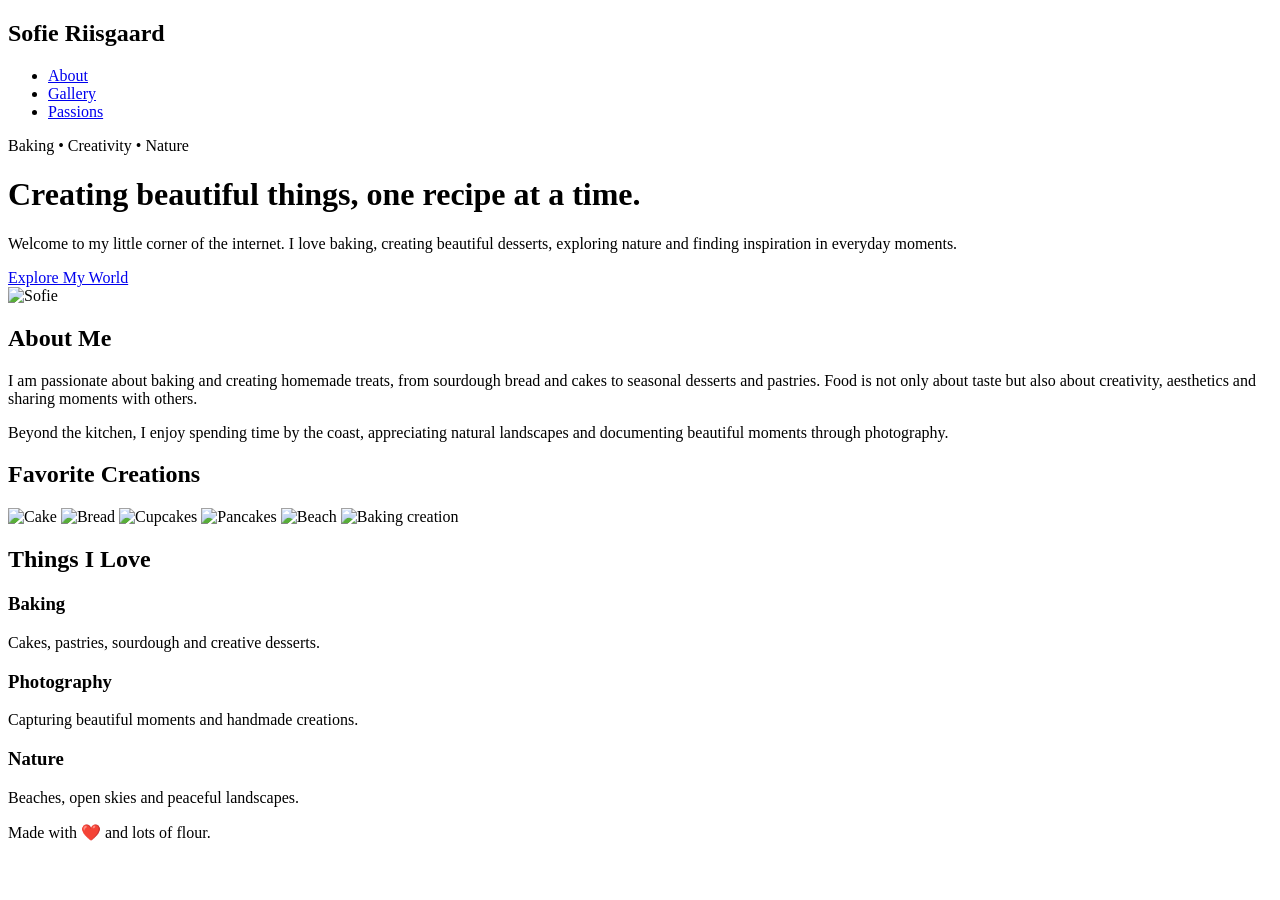
==== index.html @ 032c1800 "Update index.html" ====
<!DOCTYPE html>
<html lang="en">
<head>
    <meta charset="UTF-8">
    <meta name="viewport" content="width=device-width, initial-scale=1.0">

    <title>Sofie Riisgaard</title>

    <link rel="stylesheet" href="css/style.css">

    <link rel="preconnect" href="https://fonts.googleapis.com">
    <link rel="preconnect" href="https://fonts.gstatic.com" crossorigin>

    <link href="https://fonts.googleapis.com/css2?family=Playfair+Display:wght@500;700&family=Inter:wght@300;400;500;600&display=swap" rel="stylesheet">
</head>

<body>

    <nav>
        <h2>Sofie Riisgaard</h2>

        <ul>
            <li><a href="#about">About</a></li>
            <li><a href="#gallery">Gallery</a></li>
            <li><a href="#passions">Passions</a></li>
        </ul>
    </nav>

    <header class="hero">

        <div class="hero-content">

            <span class="tag">
                Baking • Creativity • Nature
            </span>

            <h1>
                Creating beautiful things, one recipe at a time.
            </h1>

            <p>
                Welcome to my little corner of the internet.
                I love baking, creating beautiful desserts,
                exploring nature and finding inspiration in
                everyday moments.
            </p>

            <a href="#gallery" class="btn">
                Explore My World
            </a>

        </div>

        <div class="hero-image">
            <img src="images/profile.jpg" alt="Sofie">
        </div>

    </header>

    <section id="about" class="about">

        <div class="about-content">

            <h2>About Me</h2>

            <p>
                I am passionate about baking and creating homemade treats,
                from sourdough bread and cakes to seasonal desserts and pastries.
                Food is not only about taste but also about creativity,
                aesthetics and sharing moments with others.
            </p>

            <p>
                Beyond the kitchen, I enjoy spending time by the coast,
                appreciating natural landscapes and documenting beautiful
                moments through photography.
            </p>

        </div>

    </section>

    <section id="gallery" class="gallery">

        <h2>Favorite Creations</h2>

        <div class="gallery-grid">

            <img src="images/cake.jpg" alt="Cake">
            <img src="images/bread.jpg" alt="Bread">
            <img src="images/cupcakes.jpg" alt="Cupcakes">
            <img src="images/pancakes.jpg" alt="Pancakes">
            <img src="images/beach.jpg" alt="Beach">
            <img src="images/cake.jpg" alt="Baking creation">

        </div>

    </section>

    <section id="passions">

        <h2>Things I Love</h2>

        <div class="cards">

            <div class="card">
                <h3>Baking</h3>

                <p>
                    Cakes, pastries, sourdough and creative desserts.
                </p>
            </div>

            <div class="card">
                <h3>Photography</h3>

                <p>
                    Capturing beautiful moments and handmade creations.
                </p>
            </div>

            <div class="card">
                <h3>Nature</h3>

                <p>
                    Beaches, open skies and peaceful landscapes.
                </p>
            </div>

        </div>

    </section>

    <footer>

        <p>
            Made with ❤️ and lots of flour.
        </p>

    </footer>

    <script src="js/script.js"></script>

</body>
</html>
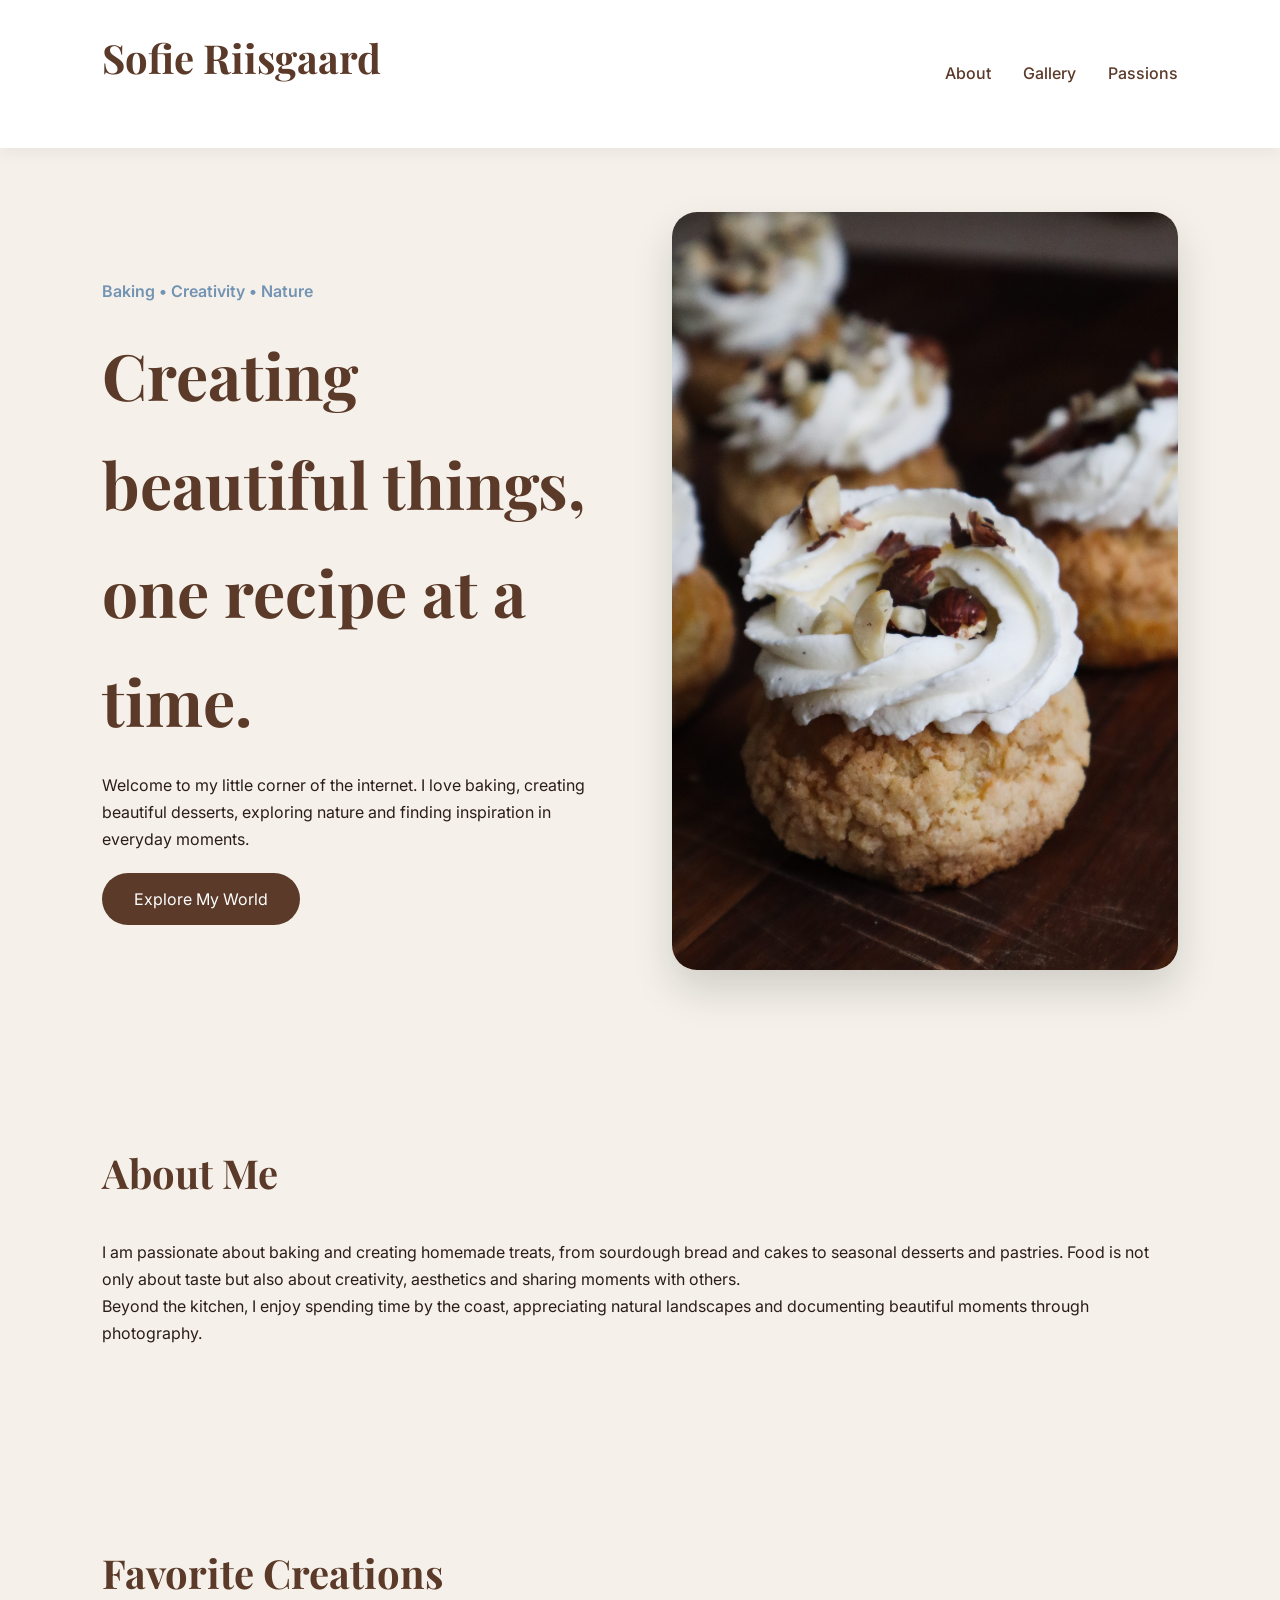
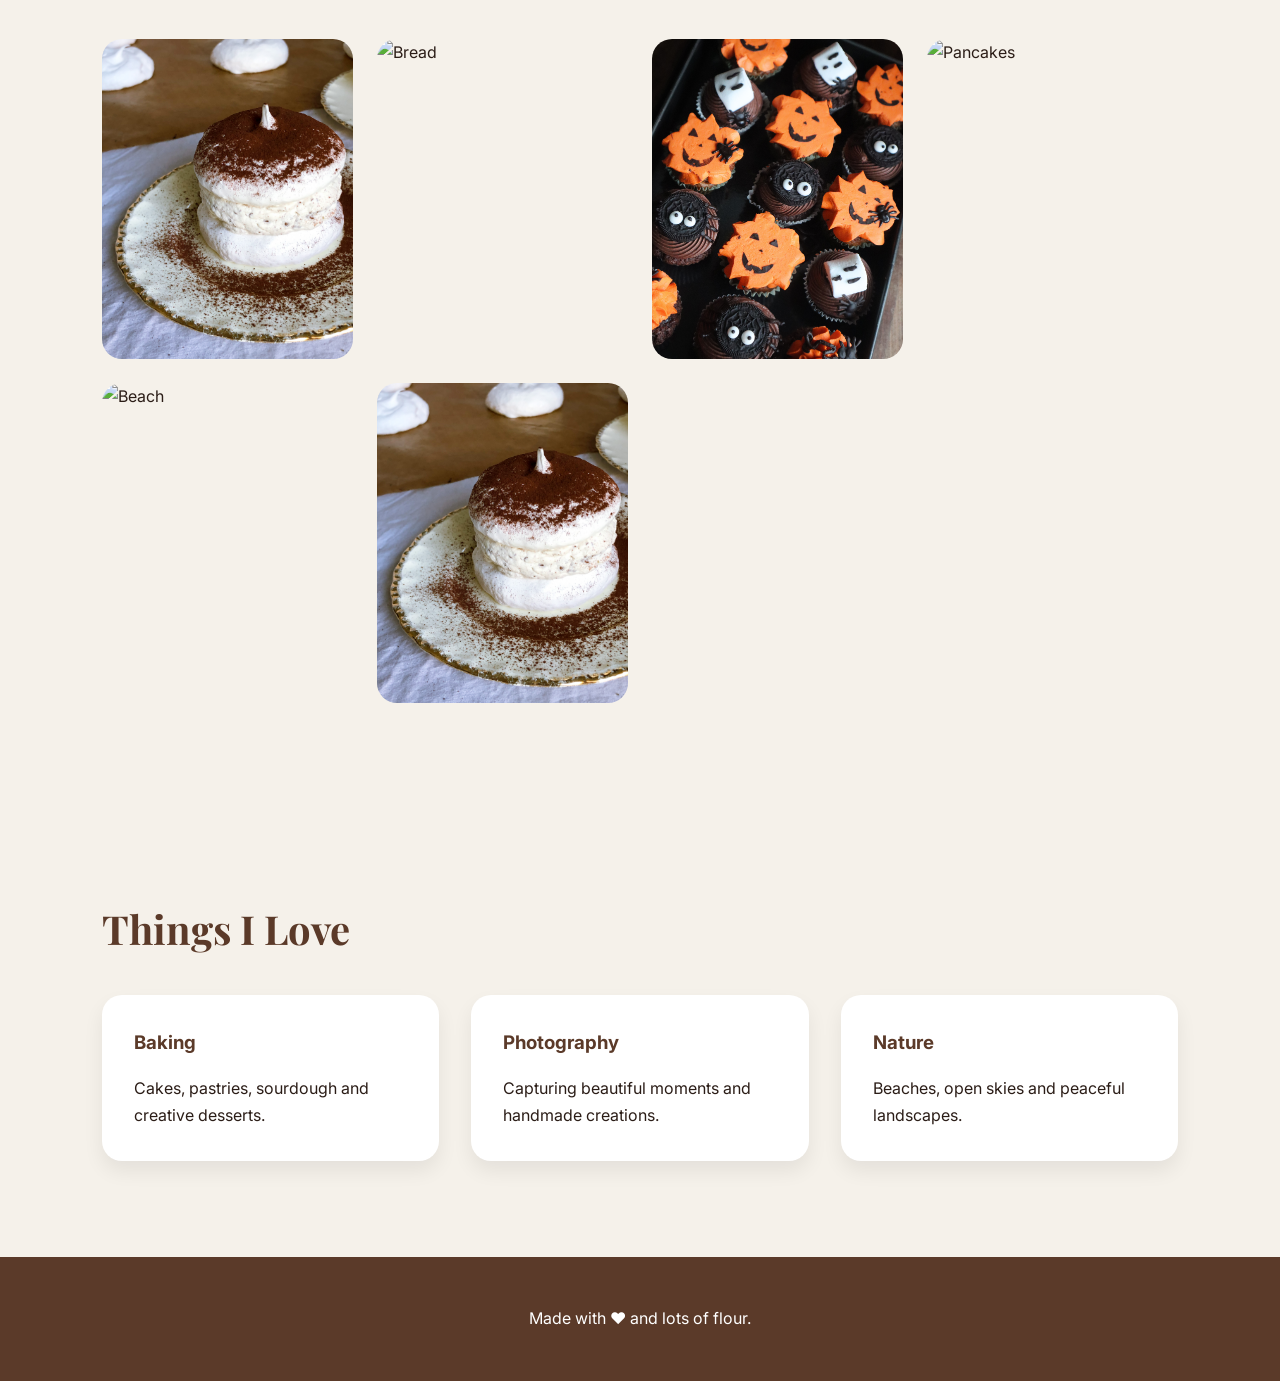
==== commit 0d18ec49: "images" ====
--- a/index.html
+++ b/index.html
@@ -6,7 +6,7 @@
 
     <title>Sofie Riisgaard</title>
 
-    <link rel="stylesheet" href="css/style.css">
+    <link rel="stylesheet" href="style.css">
 
     <link rel="preconnect" href="https://fonts.googleapis.com">
     <link rel="preconnect" href="https://fonts.gstatic.com" crossorigin>
--- a/style.css
+++ b/style.css
@@ -0,0 +1,162 @@
+:root{
+    --cream:#F5F1EA;
+    --beige:#DCCBB6;
+    --sand:#C8B39A;
+    --brown:#5B3A29;
+    --dark:#2B1D17;
+    --ocean:#7393B3;
+}
+
+*{
+    margin:0;
+    padding:0;
+    box-sizing:border-box;
+}
+
+body{
+    font-family:Inter,sans-serif;
+    background:var(--cream);
+    color:var(--dark);
+    line-height:1.7;
+}
+
+nav{
+    display:flex;
+    justify-content:space-between;
+    align-items:center;
+    padding:1.5rem 8%;
+    background:white;
+    position:sticky;
+    top:0;
+    z-index:100;
+    box-shadow:0 5px 15px rgba(0,0,0,.05);
+}
+
+nav h2{
+    font-family:'Playfair Display', serif;
+}
+
+nav ul{
+    display:flex;
+    gap:2rem;
+    list-style:none;
+}
+
+nav a{
+    text-decoration:none;
+    color:var(--brown);
+    font-weight:500;
+}
+
+.hero{
+    min-height:90vh;
+    display:grid;
+    grid-template-columns:1fr 1fr;
+    align-items:center;
+    gap:4rem;
+    padding:4rem 8%;
+}
+
+.hero-content h1{
+    font-size:4rem;
+    font-family:'Playfair Display', serif;
+    margin:1rem 0;
+    color:var(--brown);
+}
+
+.hero-content p{
+    max-width:500px;
+    margin-bottom:2rem;
+}
+
+.tag{
+    color:var(--ocean);
+    font-weight:600;
+}
+
+.btn{
+    background:var(--brown);
+    color:white;
+    padding:1rem 2rem;
+    text-decoration:none;
+    border-radius:50px;
+}
+
+.hero-image img{
+    width:100%;
+    border-radius:25px;
+    box-shadow:0 20px 40px rgba(0,0,0,.15);
+}
+
+.about,
+.gallery,
+#passions{
+    padding:6rem 8%;
+}
+
+h2{
+    font-family:'Playfair Display', serif;
+    margin-bottom:2rem;
+    font-size:2.5rem;
+    color:var(--brown);
+}
+
+.gallery-grid{
+    display:grid;
+    grid-template-columns:repeat(auto-fit,minmax(250px,1fr));
+    gap:1.5rem;
+}
+
+.gallery-grid img{
+    width:100%;
+    height:320px;
+    object-fit:cover;
+    border-radius:20px;
+    transition:.3s;
+}
+
+.gallery-grid img:hover{
+    transform:scale(1.04);
+}
+
+.cards{
+    display:grid;
+    grid-template-columns:repeat(auto-fit,minmax(250px,1fr));
+    gap:2rem;
+}
+
+.card{
+    background:white;
+    padding:2rem;
+    border-radius:20px;
+    box-shadow:0 10px 20px rgba(0,0,0,.07);
+}
+
+.card h3{
+    margin-bottom:1rem;
+    color:var(--brown);
+}
+
+footer{
+    text-align:center;
+    padding:3rem;
+    background:var(--brown);
+    color:white;
+}
+
+@media(max-width:800px){
+
+    .hero{
+        grid-template-columns:1fr;
+    }
+
+    .hero-content h1{
+        font-size:2.8rem;
+    }
+
+    nav{
+        flex-direction:column;
+        gap:1rem;
+    }
+
+}
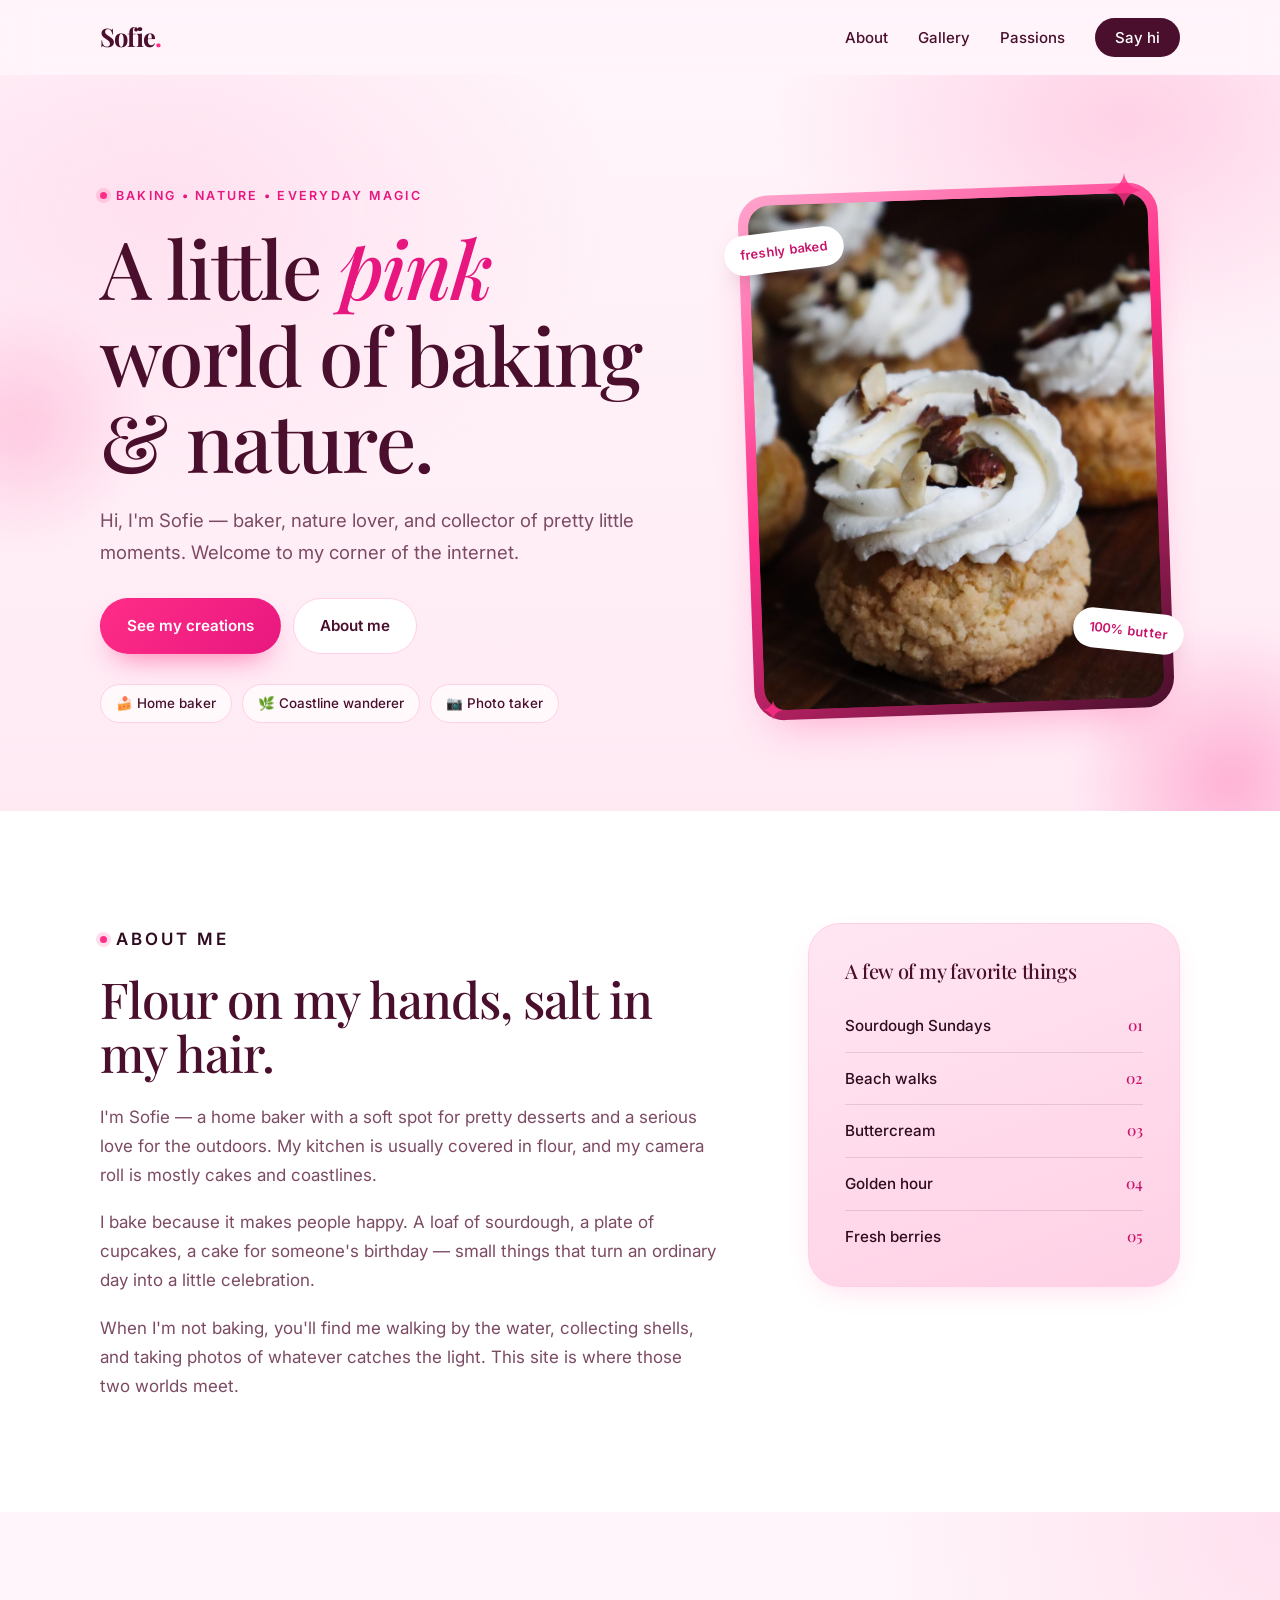
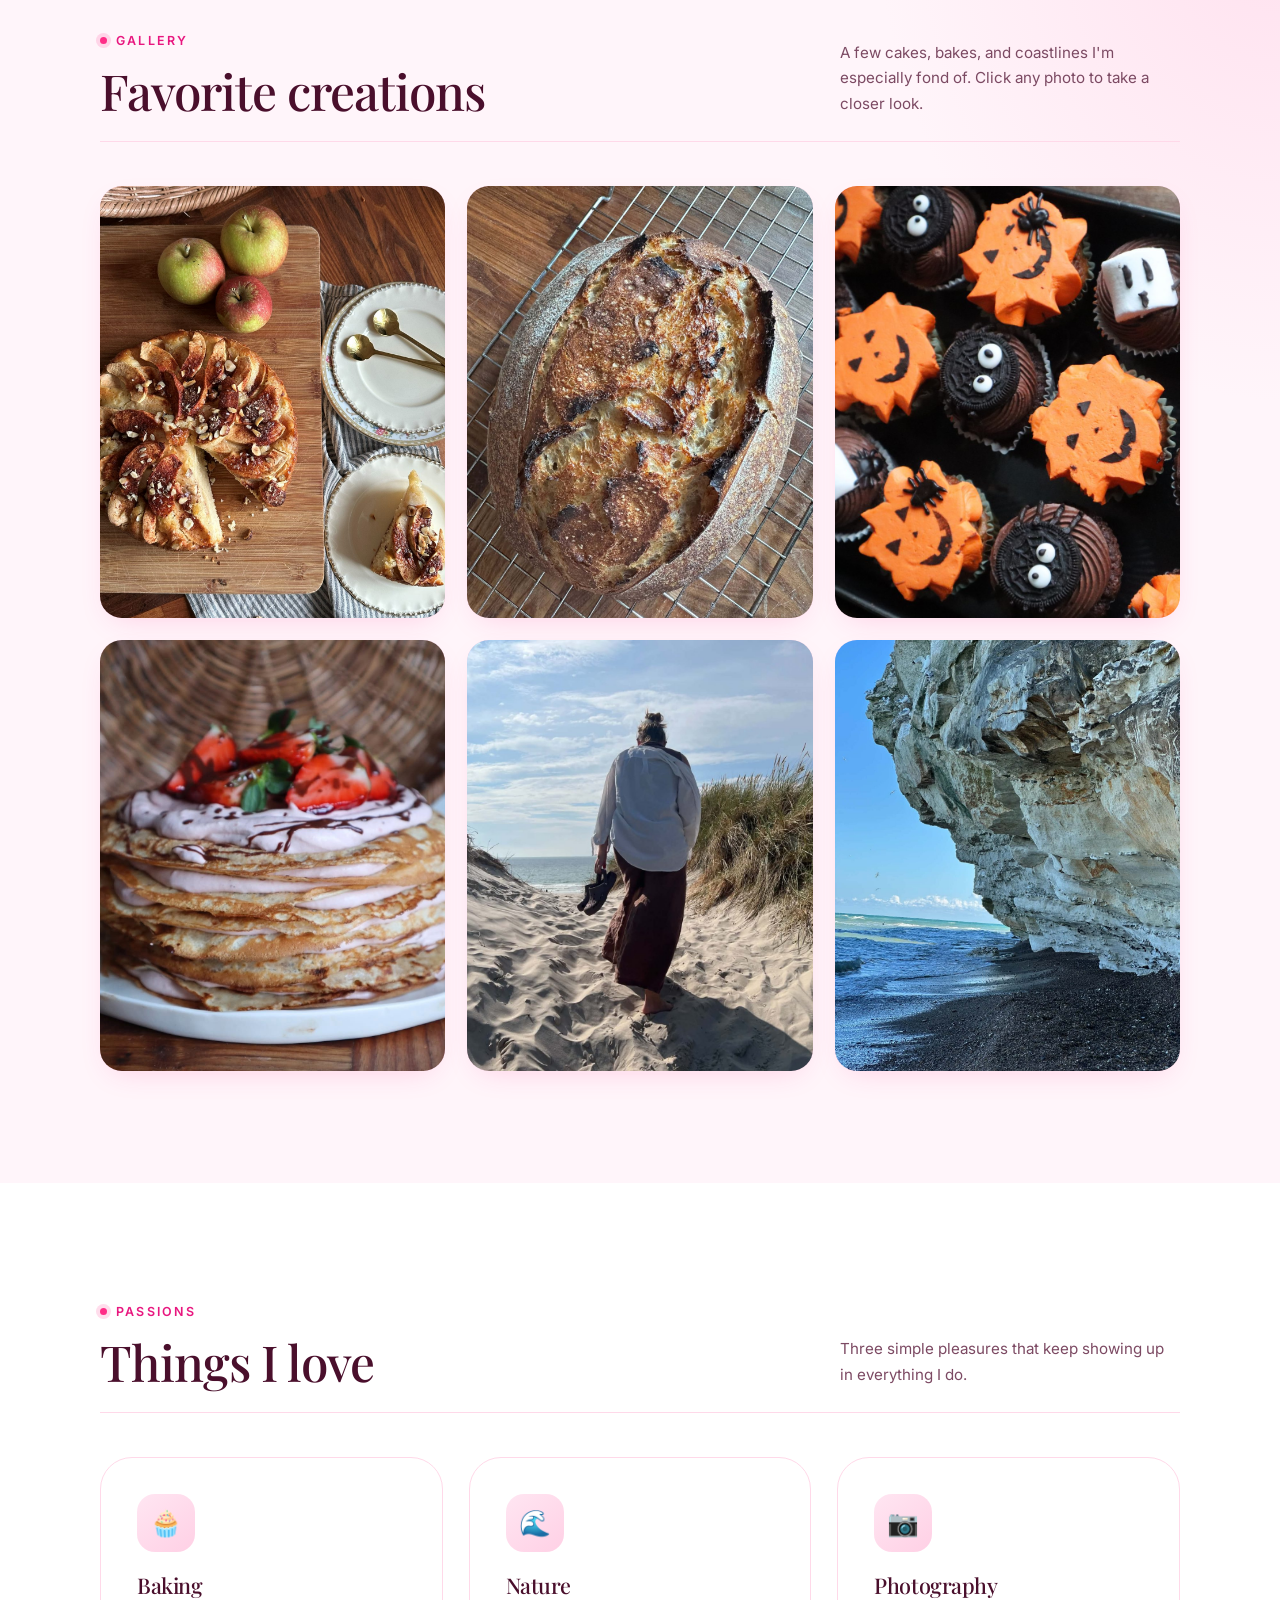
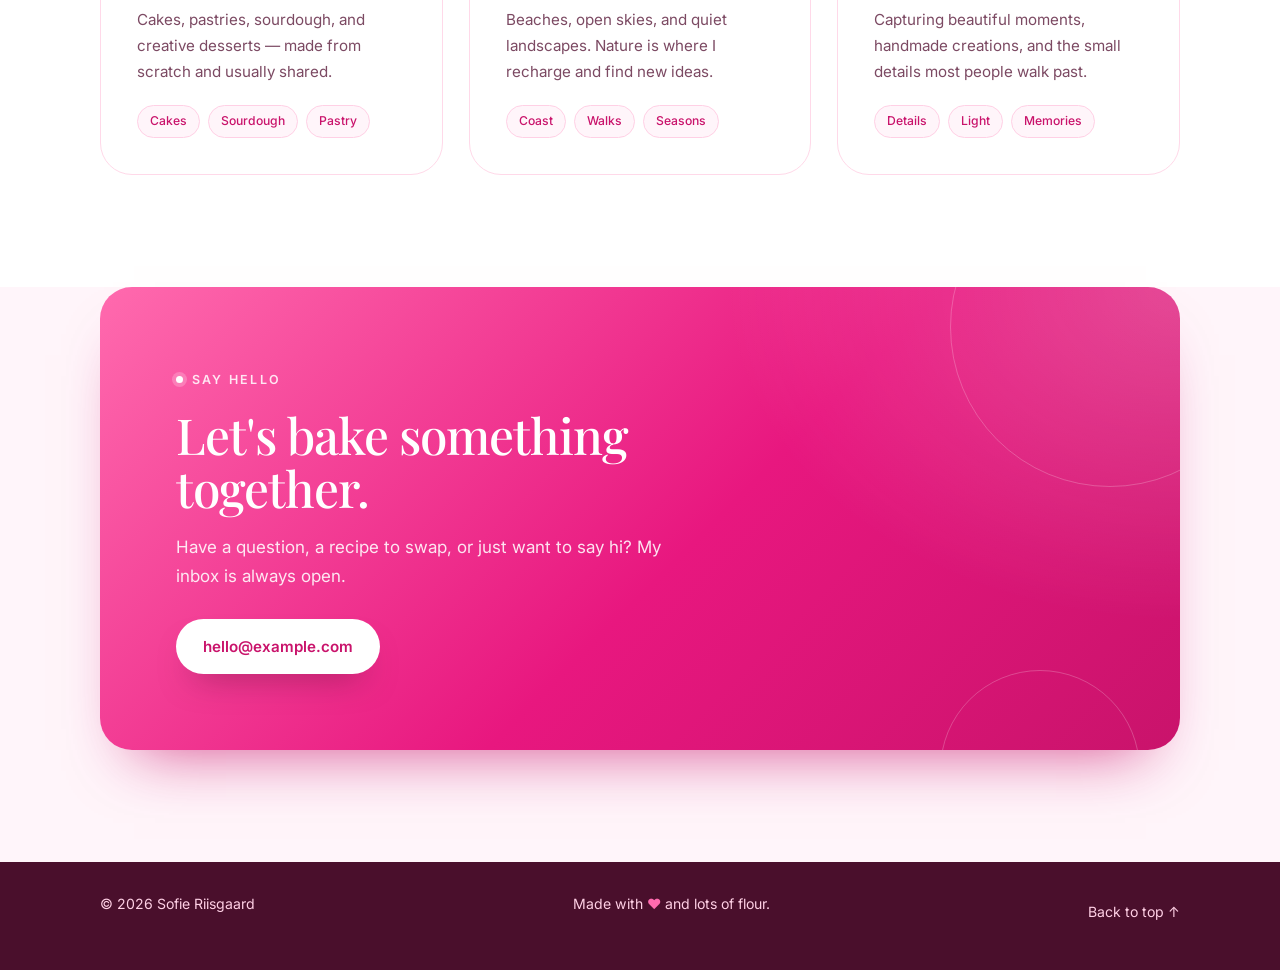
==== commit 210dd762: "Redesign About Me site with Barbie-inspired theme" ====
--- a/index.html
+++ b/index.html
@@ -4,142 +4,298 @@
     <meta charset="UTF-8">
     <meta name="viewport" content="width=device-width, initial-scale=1.0">
 
-    <title>Sofie Riisgaard</title>
-
-    <link rel="stylesheet" href="style.css">
+    <title>Sofie Riisgaard — Baking &amp; Nature</title>
+    <meta name="description" content="A little pink world of baking, nature, and everyday magic. The personal site of Sofie Riisgaard.">
+
+    <link rel="icon" href="data:image/svg+xml,%3Csvg xmlns='http://www.w3.org/2000/svg' viewBox='0 0 100 100'%3E%3Ctext y='.9em' font-size='90'%3E%F0%9F%8E%80%3C/text%3E%3C/svg%3E">
 
     <link rel="preconnect" href="https://fonts.googleapis.com">
     <link rel="preconnect" href="https://fonts.gstatic.com" crossorigin>
-
-    <link href="https://fonts.googleapis.com/css2?family=Playfair+Display:wght@500;700&family=Inter:wght@300;400;500;600&display=swap" rel="stylesheet">
+    <link href="https://fonts.googleapis.com/css2?family=Playfair+Display:ital,wght@0,500;0,700;1,500&family=Inter:wght@300;400;500;600&display=swap" rel="stylesheet">
+
+    <link rel="stylesheet" href="style.css">
 </head>
 
 <body>
 
-    <nav>
-        <h2>Sofie Riisgaard</h2>
-
-        <ul>
-            <li><a href="#about">About</a></li>
-            <li><a href="#gallery">Gallery</a></li>
-            <li><a href="#passions">Passions</a></li>
-        </ul>
-    </nav>
-
-    <header class="hero">
-
-        <div class="hero-content">
-
-            <span class="tag">
-                Baking • Creativity • Nature
-            </span>
-
-            <h1>
-                Creating beautiful things, one recipe at a time.
-            </h1>
-
-            <p>
-                Welcome to my little corner of the internet.
-                I love baking, creating beautiful desserts,
-                exploring nature and finding inspiration in
-                everyday moments.
-            </p>
-
-            <a href="#gallery" class="btn">
-                Explore My World
-            </a>
-
+    <a class="skip-link" href="#main">Skip to content</a>
+
+    <header class="site-header" id="siteHeader">
+        <nav class="nav container" aria-label="Main navigation">
+            <a class="logo" href="#top">Sofie<span>.</span></a>
+
+            <button class="nav-toggle" id="navToggle" aria-label="Open menu" aria-expanded="false" aria-controls="navMenu">
+                <span></span>
+                <span></span>
+                <span></span>
+            </button>
+
+            <ul class="nav-menu" id="navMenu">
+                <li><a href="#about">About</a></li>
+                <li><a href="#gallery">Gallery</a></li>
+                <li><a href="#passions">Passions</a></li>
+                <li><a class="nav-cta" href="#contact">Say hi</a></li>
+            </ul>
+        </nav>
+    </header>
+
+    <main id="main">
+
+        <!-- ============ HERO ============ -->
+        <section class="hero" id="top">
+            <div class="hero__blob hero__blob--one" aria-hidden="true"></div>
+            <div class="hero__blob hero__blob--two" aria-hidden="true"></div>
+
+            <div class="container hero__grid">
+                <div class="hero__content reveal">
+                    <p class="eyebrow">Baking • Nature • Everyday magic</p>
+
+                    <h1>A little <em>pink</em> world of baking &amp; nature.</h1>
+
+                    <p class="hero__lead">
+                        Hi, I'm Sofie — baker, nature lover, and collector of pretty
+                        little moments. Welcome to my corner of the internet.
+                    </p>
+
+                    <div class="hero__actions">
+                        <a href="#gallery" class="btn btn--primary">See my creations</a>
+                        <a href="#about" class="btn btn--ghost">About me</a>
+                    </div>
+
+                    <ul class="hero__chips">
+                        <li>🍰 Home baker</li>
+                        <li>🌿 Coastline wanderer</li>
+                        <li>📷 Photo taker</li>
+                    </ul>
+                </div>
+
+                <div class="hero__media reveal">
+                    <div class="hero__frame">
+                        <img src="images/web/profile.jpg" alt="Portrait of Sofie" width="1000" height="1250" fetchpriority="high">
+                    </div>
+
+                    <span class="sticker sticker--one">freshly baked</span>
+                    <span class="sticker sticker--two">100% butter</span>
+
+                    <svg class="sparkle sparkle--one" viewBox="0 0 24 24" fill="currentColor" aria-hidden="true">
+                        <path d="M12 0c.7 6.4 4.9 10.6 12 12-7.1 1.4-11.3 5.6-12 12-.7-6.4-4.9-10.6-12-12C7.1 10.6 11.3 6.4 12 0z"/>
+                    </svg>
+                    <svg class="sparkle sparkle--two" viewBox="0 0 24 24" fill="currentColor" aria-hidden="true">
+                        <path d="M12 0c.7 6.4 4.9 10.6 12 12-7.1 1.4-11.3 5.6-12 12-.7-6.4-4.9-10.6-12-12C7.1 10.6 11.3 6.4 12 0z"/>
+                    </svg>
+                </div>
+            </div>
+        </section>
+
+        <!-- ============ ABOUT ============ -->
+        <section class="section about" id="about">
+            <div class="container about__grid">
+                <div class="about__text reveal">
+                    <p class="eyebrow">About me</p>
+                    <h2>Flour on my hands, salt in my hair.</h2>
+
+                    <p>
+                        I'm Sofie — a home baker with a soft spot for pretty desserts
+                        and a serious love for the outdoors. My kitchen is usually
+                        covered in flour, and my camera roll is mostly cakes and
+                        coastlines.
+                    </p>
+                    <p>
+                        I bake because it makes people happy. A loaf of sourdough,
+                        a plate of cupcakes, a cake for someone's birthday — small
+                        things that turn an ordinary day into a little celebration.
+                    </p>
+                    <p>
+                        When I'm not baking, you'll find me walking by the water,
+                        collecting shells, and taking photos of whatever catches the
+                        light. This site is where those two worlds meet.
+                    </p>
+                </div>
+
+                <aside class="favorites reveal" aria-label="A few of my favorite things">
+                    <h3>A few of my favorite things</h3>
+                    <ul>
+                        <li><span>Sourdough Sundays</span><span>01</span></li>
+                        <li><span>Beach walks</span><span>02</span></li>
+                        <li><span>Buttercream</span><span>03</span></li>
+                        <li><span>Golden hour</span><span>04</span></li>
+                        <li><span>Fresh berries</span><span>05</span></li>
+                    </ul>
+                </aside>
+            </div>
+        </section>
+
+        <!-- ============ GALLERY ============ -->
+        <section class="section gallery" id="gallery">
+            <div class="container">
+                <div class="section-head reveal">
+                    <div>
+                        <p class="eyebrow">Gallery</p>
+                        <h2>Favorite creations</h2>
+                    </div>
+                    <p class="section-head__text">
+                        A few cakes, bakes, and coastlines I'm especially fond of.
+                        Click any photo to take a closer look.
+                    </p>
+                </div>
+
+                <div class="gallery__grid">
+                    <button class="gallery__item reveal" type="button"
+                            data-caption="Layer cake — vanilla sponge, raspberry jam, and far too much buttercream.">
+                        <img src="images/web/cake.jpg" alt="A tall layer cake with pink buttercream" width="1000" height="1250" loading="lazy">
+                        <span class="gallery__overlay">
+                            <span class="gallery__title">Layer cake</span>
+                            <span class="gallery__hint">View photo</span>
+                        </span>
+                    </button>
+
+                    <button class="gallery__item reveal" type="button"
+                            data-caption="Sourdough — a slow Sunday morning, starter bubbles, and a crackly crust.">
+                        <img src="images/web/bread.jpg" alt="A freshly baked loaf of sourdough bread" width="1000" height="1250" loading="lazy">
+                        <span class="gallery__overlay">
+                            <span class="gallery__title">Sourdough</span>
+                            <span class="gallery__hint">View photo</span>
+                        </span>
+                    </button>
+
+                    <button class="gallery__item reveal" type="button"
+                            data-caption="Cupcakes — pink frosting because, honestly, why not?">
+                        <img src="images/web/cupcakes.jpg" alt="Cupcakes with pink frosting" width="1000" height="1250" loading="lazy">
+                        <span class="gallery__overlay">
+                            <span class="gallery__title">Cupcakes</span>
+                            <span class="gallery__hint">View photo</span>
+                        </span>
+                    </button>
+
+                    <button class="gallery__item reveal" type="button"
+                            data-caption="Pancakes — stacked high with berries and a drizzle of maple.">
+                        <img src="images/web/pancakes.jpg" alt="A stack of pancakes with berries" width="1000" height="1250" loading="lazy">
+                        <span class="gallery__overlay">
+                            <span class="gallery__title">Pancakes</span>
+                            <span class="gallery__hint">View photo</span>
+                        </span>
+                    </button>
+
+                    <button class="gallery__item reveal" type="button"
+                            data-caption="Coastline — where I go to clear my head and fill my camera roll.">
+                        <img src="images/web/beach.jpg" alt="A calm beach and open sky" width="1000" height="1250" loading="lazy">
+                        <span class="gallery__overlay">
+                            <span class="gallery__title">Coastline</span>
+                            <span class="gallery__hint">View photo</span>
+                        </span>
+                    </button>
+
+                    <button class="gallery__item reveal" type="button"
+                            data-caption="Celebration cake — made for someone I love, eaten far too quickly.">
+                        <img src="images/web/cake-2.jpg" alt="A decorated celebration cake" width="1000" height="1250" loading="lazy">
+                        <span class="gallery__overlay">
+                            <span class="gallery__title">Celebration cake</span>
+                            <span class="gallery__hint">View photo</span>
+                        </span>
+                    </button>
+                </div>
+            </div>
+        </section>
+
+        <!-- ============ PASSIONS ============ -->
+        <section class="section passions" id="passions">
+            <div class="container">
+                <div class="section-head reveal">
+                    <div>
+                        <p class="eyebrow">Passions</p>
+                        <h2>Things I love</h2>
+                    </div>
+                    <p class="section-head__text">
+                        Three simple pleasures that keep showing up in everything I do.
+                    </p>
+                </div>
+
+                <div class="cards">
+                    <article class="card reveal">
+                        <div class="card__icon" aria-hidden="true">🧁</div>
+                        <h3>Baking</h3>
+                        <p>
+                            Cakes, pastries, sourdough, and creative desserts —
+                            made from scratch and usually shared.
+                        </p>
+                        <ul class="card__tags">
+                            <li>Cakes</li>
+                            <li>Sourdough</li>
+                            <li>Pastry</li>
+                        </ul>
+                    </article>
+
+                    <article class="card reveal">
+                        <div class="card__icon" aria-hidden="true">🌊</div>
+                        <h3>Nature</h3>
+                        <p>
+                            Beaches, open skies, and quiet landscapes. Nature is
+                            where I recharge and find new ideas.
+                        </p>
+                        <ul class="card__tags">
+                            <li>Coast</li>
+                            <li>Walks</li>
+                            <li>Seasons</li>
+                        </ul>
+                    </article>
+
+                    <article class="card reveal">
+                        <div class="card__icon" aria-hidden="true">📷</div>
+                        <h3>Photography</h3>
+                        <p>
+                            Capturing beautiful moments, handmade creations, and
+                            the small details most people walk past.
+                        </p>
+                        <ul class="card__tags">
+                            <li>Details</li>
+                            <li>Light</li>
+                            <li>Memories</li>
+                        </ul>
+                    </article>
+                </div>
+            </div>
+        </section>
+
+        <!-- ============ CONTACT ============ -->
+        <section class="section contact" id="contact">
+            <div class="container">
+                <div class="contact__card reveal">
+                    <p class="eyebrow eyebrow--light">Say hello</p>
+                    <h2>Let's bake something together.</h2>
+                    <p class="contact__text">
+                        Have a question, a recipe to swap, or just want to say hi?
+                        My inbox is always open.
+                    </p>
+                    <!-- Replace hello@example.com with your real email address -->
+                    <a class="btn btn--light" href="mailto:hello@example.com">hello@example.com</a>
+                </div>
+            </div>
+        </section>
+
+    </main>
+
+    <!-- ============ FOOTER ============ -->
+    <footer class="footer">
+        <div class="container footer__inner">
+            <p>© <span id="year">2026</span> Sofie Riisgaard</p>
+            <p class="footer__love">Made with <span aria-hidden="true">♥</span> and lots of flour.</p>
+            <a href="#top">Back to top ↑</a>
         </div>
-
-        <div class="hero-image">
-            <img src="images/profile.jpg" alt="Sofie">
-        </div>
-
-    </header>
-
-    <section id="about" class="about">
-
-        <div class="about-content">
-
-            <h2>About Me</h2>
-
-            <p>
-                I am passionate about baking and creating homemade treats,
-                from sourdough bread and cakes to seasonal desserts and pastries.
-                Food is not only about taste but also about creativity,
-                aesthetics and sharing moments with others.
-            </p>
-
-            <p>
-                Beyond the kitchen, I enjoy spending time by the coast,
-                appreciating natural landscapes and documenting beautiful
-                moments through photography.
-            </p>
-
-        </div>
-
-    </section>
-
-    <section id="gallery" class="gallery">
-
-        <h2>Favorite Creations</h2>
-
-        <div class="gallery-grid">
-
-            <img src="images/cake.jpg" alt="Cake">
-            <img src="images/bread.jpg" alt="Bread">
-            <img src="images/cupcakes.jpg" alt="Cupcakes">
-            <img src="images/pancakes.jpg" alt="Pancakes">
-            <img src="images/beach.jpg" alt="Beach">
-            <img src="images/cake.jpg" alt="Baking creation">
-
-        </div>
-
-    </section>
-
-    <section id="passions">
-
-        <h2>Things I Love</h2>
-
-        <div class="cards">
-
-            <div class="card">
-                <h3>Baking</h3>
-
-                <p>
-                    Cakes, pastries, sourdough and creative desserts.
-                </p>
-            </div>
-
-            <div class="card">
-                <h3>Photography</h3>
-
-                <p>
-                    Capturing beautiful moments and handmade creations.
-                </p>
-            </div>
-
-            <div class="card">
-                <h3>Nature</h3>
-
-                <p>
-                    Beaches, open skies and peaceful landscapes.
-                </p>
-            </div>
-
-        </div>
-
-    </section>
-
-    <footer>
-
-        <p>
-            Made with ❤️ and lots of flour.
-        </p>
-
     </footer>
 
+    <!-- ============ LIGHTBOX ============ -->
+    <div class="lightbox" id="lightbox" role="dialog" aria-modal="true" aria-label="Photo viewer" aria-hidden="true">
+        <button class="lightbox__close" id="lightboxClose" type="button" aria-label="Close photo viewer">×</button>
+        <button class="lightbox__nav lightbox__nav--prev" id="lightboxPrev" type="button" aria-label="Previous photo">‹</button>
+
+        <figure class="lightbox__figure">
+            <img id="lightboxImage" src="" alt="">
+            <figcaption id="lightboxCaption"></figcaption>
+        </figure>
+
+        <button class="lightbox__nav lightbox__nav--next" id="lightboxNext" type="button" aria-label="Next photo">›</button>
+    </div>
+
     <script src="js/script.js"></script>
-
 </body>
-</html>+</html>
--- a/style.css
+++ b/style.css
@@ -1,162 +1,1090 @@
-:root{
-    --cream:#F5F1EA;
-    --beige:#DCCBB6;
-    --sand:#C8B39A;
-    --brown:#5B3A29;
-    --dark:#2B1D17;
-    --ocean:#7393B3;
-}
-
-*{
-    margin:0;
-    padding:0;
-    box-sizing:border-box;
-}
-
-body{
-    font-family:Inter,sans-serif;
-    background:var(--cream);
-    color:var(--dark);
-    line-height:1.7;
-}
-
-nav{
-    display:flex;
-    justify-content:space-between;
-    align-items:center;
-    padding:1.5rem 8%;
-    background:white;
-    position:sticky;
-    top:0;
-    z-index:100;
-    box-shadow:0 5px 15px rgba(0,0,0,.05);
-}
-
-nav h2{
-    font-family:'Playfair Display', serif;
-}
-
-nav ul{
-    display:flex;
-    gap:2rem;
-    list-style:none;
-}
-
-nav a{
-    text-decoration:none;
-    color:var(--brown);
-    font-weight:500;
-}
-
-.hero{
-    min-height:90vh;
-    display:grid;
-    grid-template-columns:1fr 1fr;
-    align-items:center;
-    gap:4rem;
-    padding:4rem 8%;
-}
-
-.hero-content h1{
-    font-size:4rem;
-    font-family:'Playfair Display', serif;
-    margin:1rem 0;
-    color:var(--brown);
-}
-
-.hero-content p{
-    max-width:500px;
-    margin-bottom:2rem;
-}
-
-.tag{
-    color:var(--ocean);
-    font-weight:600;
-}
-
-.btn{
-    background:var(--brown);
-    color:white;
-    padding:1rem 2rem;
-    text-decoration:none;
-    border-radius:50px;
-}
-
-.hero-image img{
-    width:100%;
-    border-radius:25px;
-    box-shadow:0 20px 40px rgba(0,0,0,.15);
-}
-
-.about,
-.gallery,
-#passions{
-    padding:6rem 8%;
-}
-
-h2{
-    font-family:'Playfair Display', serif;
-    margin-bottom:2rem;
-    font-size:2.5rem;
-    color:var(--brown);
-}
-
-.gallery-grid{
-    display:grid;
-    grid-template-columns:repeat(auto-fit,minmax(250px,1fr));
-    gap:1.5rem;
-}
-
-.gallery-grid img{
-    width:100%;
-    height:320px;
-    object-fit:cover;
-    border-radius:20px;
-    transition:.3s;
-}
-
-.gallery-grid img:hover{
-    transform:scale(1.04);
-}
-
-.cards{
-    display:grid;
-    grid-template-columns:repeat(auto-fit,minmax(250px,1fr));
-    gap:2rem;
-}
-
-.card{
-    background:white;
-    padding:2rem;
-    border-radius:20px;
-    box-shadow:0 10px 20px rgba(0,0,0,.07);
-}
-
-.card h3{
-    margin-bottom:1rem;
-    color:var(--brown);
-}
-
-footer{
-    text-align:center;
-    padding:3rem;
-    background:var(--brown);
-    color:white;
-}
-
-@media(max-width:800px){
-
-    .hero{
-        grid-template-columns:1fr;
-    }
-
-    .hero-content h1{
-        font-size:2.8rem;
-    }
-
-    nav{
-        flex-direction:column;
-        gap:1rem;
-    }
-
-}+/* ============================================================
+   Sofie Riisgaard — personal site
+   A soft, pink, Barbie-inspired look. Simple by design.
+   ============================================================ */
+
+:root {
+    /* Pinks */
+    --pink-50:  #fff5fa;
+    --pink-100: #ffe6f2;
+    --pink-200: #ffd0e5;
+    --pink-300: #ffa6cd;
+    --pink-400: #ff6aae;
+    --pink-500: #ff2d87;
+    --pink-600: #e8177f;
+    --pink-700: #c9136b;
+
+    /* Neutrals */
+    --plum: #4a0f2c;
+    --ink:  #2f0b20;
+    --muted:#7c4a63;
+    --white:#ffffff;
+    --line: #ffd9e9;
+
+    /* Type */
+    --font-display: "Playfair Display", Georgia, "Times New Roman", serif;
+    --font-body: "Inter", system-ui, -apple-system, "Segoe UI", sans-serif;
+
+    /* Shape */
+    --radius-sm: 14px;
+    --radius:    22px;
+    --radius-lg: 32px;
+
+    /* Layout */
+    --max: 1160px;
+    --pad: clamp(20px, 5vw, 40px);
+
+    --shadow-soft: 0 10px 30px -12px rgba(255, 45, 135, .22);
+    --shadow-lift: 0 22px 45px -20px rgba(255, 45, 135, .38);
+}
+
+/* ---------- Reset ---------- */
+*,
+*::before,
+*::after {
+    margin: 0;
+    padding: 0;
+    box-sizing: border-box;
+}
+
+html {
+    scroll-behavior: smooth;
+    -webkit-text-size-adjust: 100%;
+}
+
+body {
+    font-family: var(--font-body);
+    font-size: 17px;
+    line-height: 1.7;
+    color: var(--ink);
+    background: var(--pink-50);
+    -webkit-font-smoothing: antialiased;
+}
+
+img {
+    display: block;
+    max-width: 100%;
+}
+
+a {
+    color: inherit;
+}
+
+button {
+    font: inherit;
+    color: inherit;
+}
+
+::selection {
+    background: var(--pink-400);
+    color: var(--white);
+}
+
+:focus-visible {
+    outline: 3px solid var(--pink-500);
+    outline-offset: 3px;
+    border-radius: 6px;
+}
+
+.container {
+    width: 100%;
+    max-width: var(--max);
+    margin-inline: auto;
+    padding-inline: var(--pad);
+}
+
+.skip-link {
+    position: absolute;
+    top: -100px;
+    left: 16px;
+    z-index: 200;
+    padding: 12px 20px;
+    border-radius: 999px;
+    background: var(--plum);
+    color: var(--white);
+    text-decoration: none;
+    transition: top .2s ease;
+}
+
+.skip-link:focus {
+    top: 16px;
+}
+
+/* ---------- Typography ---------- */
+h1, h2, h3 {
+    font-family: var(--font-display);
+    font-weight: 500;
+    line-height: 1.08;
+    letter-spacing: -.02em;
+    color: var(--plum);
+}
+
+h1 { font-size: clamp(2.75rem, 6.4vw, 5rem); }
+h2 { font-size: clamp(2rem, 4.2vw, 3.1rem); }
+h3 { font-size: 1.35rem; }
+
+p {
+    margin-bottom: 1.1em;
+}
+
+p:last-child {
+    margin-bottom: 0;
+}
+
+.eyebrow {
+    display: inline-flex;
+    align-items: center;
+    gap: 9px;
+    margin-bottom: 18px;
+    font-size: .78rem;
+    font-weight: 600;
+    letter-spacing: .18em;
+    text-transform: uppercase;
+    color: var(--pink-600);
+}
+
+.eyebrow::before {
+    content: "";
+    width: 7px;
+    height: 7px;
+    border-radius: 50%;
+    background: var(--pink-500);
+    box-shadow: 0 0 0 4px rgba(255, 45, 135, .16);
+}
+
+.eyebrow--light {
+    color: var(--pink-100);
+}
+
+.eyebrow--light::before {
+    background: var(--white);
+    box-shadow: 0 0 0 4px rgba(255, 255, 255, .22);
+}
+
+/* ---------- Header ---------- */
+.site-header {
+    position: sticky;
+    top: 0;
+    z-index: 100;
+    background: rgba(255, 245, 250, .82);
+    border-bottom: 1px solid transparent;
+    backdrop-filter: blur(16px);
+    -webkit-backdrop-filter: blur(16px);
+    transition: background .25s ease, border-color .25s ease, box-shadow .25s ease;
+}
+
+.site-header.is-scrolled {
+    background: rgba(255, 245, 250, .95);
+    border-bottom-color: var(--line);
+    box-shadow: 0 10px 30px -24px rgba(74, 15, 44, .5);
+}
+
+.nav {
+    display: flex;
+    align-items: center;
+    justify-content: space-between;
+    gap: 24px;
+    height: 74px;
+}
+
+.logo {
+    font-family: var(--font-display);
+    font-size: 1.6rem;
+    font-weight: 700;
+    letter-spacing: -.03em;
+    text-decoration: none;
+    color: var(--plum);
+}
+
+.logo span {
+    color: var(--pink-500);
+}
+
+.nav-menu {
+    display: flex;
+    align-items: center;
+    gap: 30px;
+    list-style: none;
+}
+
+.nav-menu a {
+    position: relative;
+    padding: 6px 0;
+    font-size: .94rem;
+    font-weight: 500;
+    text-decoration: none;
+    color: var(--plum);
+    transition: color .2s ease;
+}
+
+.nav-menu a:not(.nav-cta)::after {
+    content: "";
+    position: absolute;
+    left: 0;
+    bottom: 0;
+    width: 100%;
+    height: 2px;
+    border-radius: 2px;
+    background: var(--pink-500);
+    transform: scaleX(0);
+    transform-origin: right;
+    transition: transform .25s ease;
+}
+
+.nav-menu a:not(.nav-cta):hover {
+    color: var(--pink-600);
+}
+
+.nav-menu a:not(.nav-cta):hover::after {
+    transform: scaleX(1);
+    transform-origin: left;
+}
+
+.nav-cta {
+    padding: 10px 20px !important;
+    border-radius: 999px;
+    background: var(--plum);
+    color: var(--white) !important;
+    transition: background .2s ease, transform .2s ease;
+}
+
+.nav-cta:hover {
+    background: var(--pink-500);
+    transform: translateY(-1px);
+}
+
+.nav-toggle {
+    display: none;
+    width: 44px;
+    height: 44px;
+    padding: 12px 10px;
+    border: 1px solid var(--line);
+    border-radius: 999px;
+    background: var(--white);
+    cursor: pointer;
+    flex-direction: column;
+    justify-content: space-between;
+    align-items: center;
+}
+
+.nav-toggle span {
+    display: block;
+    width: 20px;
+    height: 2px;
+    border-radius: 2px;
+    background: var(--plum);
+    transition: transform .25s ease, opacity .2s ease;
+}
+
+.nav-toggle[aria-expanded="true"] span:nth-child(1) {
+    transform: translateY(6px) rotate(45deg);
+}
+
+.nav-toggle[aria-expanded="true"] span:nth-child(2) {
+    opacity: 0;
+}
+
+.nav-toggle[aria-expanded="true"] span:nth-child(3) {
+    transform: translateY(-6px) rotate(-45deg);
+}
+
+/* ---------- Hero ---------- */
+.hero {
+    position: relative;
+    overflow: hidden;
+    padding: clamp(56px, 9vw, 104px) 0 clamp(48px, 7vw, 88px);
+    background:
+        radial-gradient(60% 70% at 12% 18%, #ffe0ef 0%, transparent 60%),
+        radial-gradient(50% 60% at 88% 6%, #ffd1e6 0%, transparent 55%),
+        linear-gradient(180deg, var(--pink-50) 0%, #ffeaf4 100%);
+}
+
+.hero__blob {
+    position: absolute;
+    border-radius: 50%;
+    filter: blur(10px);
+    pointer-events: none;
+}
+
+.hero__blob--one {
+    width: 340px;
+    height: 340px;
+    right: -120px;
+    bottom: -140px;
+    background: radial-gradient(circle, rgba(255, 106, 174, .45), transparent 65%);
+}
+
+.hero__blob--two {
+    width: 260px;
+    height: 260px;
+    left: -110px;
+    top: 30%;
+    background: radial-gradient(circle, rgba(255, 45, 135, .18), transparent 68%);
+}
+
+.hero__grid {
+    position: relative;
+    display: grid;
+    grid-template-columns: 1.1fr .9fr;
+    align-items: center;
+    gap: clamp(40px, 7vw, 84px);
+}
+
+.hero h1 {
+    margin-bottom: 22px;
+}
+
+.hero h1 em {
+    position: relative;
+    font-style: italic;
+    color: var(--pink-600);
+    white-space: nowrap;
+}
+
+.hero h1 em::after {
+    content: "";
+    position: absolute;
+    left: 0;
+    right: 0;
+    bottom: .06em;
+    height: .14em;
+    border-radius: 999px;
+    background: var(--pink-300);
+    opacity: .65;
+    z-index: -1;
+}
+
+.hero__lead {
+    max-width: 48ch;
+    font-size: clamp(1.02rem, 1.6vw, 1.16rem);
+    color: var(--muted);
+}
+
+.hero__actions {
+    display: flex;
+    flex-wrap: wrap;
+    gap: 12px;
+    margin-top: 30px;
+}
+
+.hero__chips {
+    display: flex;
+    flex-wrap: wrap;
+    gap: 10px;
+    margin-top: 30px;
+    list-style: none;
+}
+
+.hero__chips li {
+    padding: 7px 15px;
+    border: 1px solid var(--pink-200);
+    border-radius: 999px;
+    background: rgba(255, 255, 255, .7);
+    font-size: .84rem;
+    font-weight: 500;
+    color: var(--plum);
+}
+
+/* Buttons */
+.btn {
+    display: inline-flex;
+    align-items: center;
+    justify-content: center;
+    gap: 8px;
+    padding: 14px 26px;
+    border: 1px solid transparent;
+    border-radius: 999px;
+    font-size: .95rem;
+    font-weight: 600;
+    text-decoration: none;
+    cursor: pointer;
+    transition: transform .2s ease, box-shadow .2s ease, background .2s ease, border-color .2s ease;
+}
+
+.btn:hover {
+    transform: translateY(-2px);
+}
+
+.btn--primary {
+    background: linear-gradient(135deg, var(--pink-500), var(--pink-600));
+    color: var(--white);
+    box-shadow: 0 14px 30px -14px rgba(255, 45, 135, .75);
+}
+
+.btn--primary:hover {
+    box-shadow: 0 20px 36px -14px rgba(255, 45, 135, .85);
+}
+
+.btn--ghost {
+    border-color: var(--pink-200);
+    background: var(--white);
+    color: var(--plum);
+}
+
+.btn--ghost:hover {
+    border-color: var(--pink-400);
+    box-shadow: var(--shadow-soft);
+}
+
+.btn--light {
+    background: var(--white);
+    color: var(--pink-700);
+    box-shadow: 0 18px 34px -18px rgba(74, 15, 44, .55);
+}
+
+.btn--light:hover {
+    background: var(--pink-100);
+}
+
+/* Portrait */
+.hero__media {
+    position: relative;
+    justify-self: center;
+    width: min(100%, 420px);
+}
+
+.hero__frame {
+    position: relative;
+    aspect-ratio: 4 / 5;
+    padding: 10px;
+    border-radius: 30px;
+    background: linear-gradient(150deg, var(--pink-300), var(--pink-500) 45%, var(--plum));
+    box-shadow: var(--shadow-lift);
+    transform: rotate(-2deg);
+}
+
+.hero__frame img {
+    width: 100%;
+    height: 100%;
+    object-fit: cover;
+    border-radius: 22px;
+}
+
+.sticker {
+    position: absolute;
+    z-index: 2;
+    padding: 9px 16px;
+    border-radius: 999px;
+    background: var(--white);
+    color: var(--pink-700);
+    font-size: .8rem;
+    font-weight: 600;
+    letter-spacing: .02em;
+    box-shadow: 0 12px 24px -14px rgba(74, 15, 44, .5);
+}
+
+.sticker--one {
+    top: 8%;
+    left: -22px;
+    transform: rotate(-7deg);
+}
+
+.sticker--two {
+    right: -18px;
+    bottom: 12%;
+    transform: rotate(6deg);
+}
+
+.sparkle {
+    position: absolute;
+    color: var(--pink-500);
+    opacity: .8;
+    pointer-events: none;
+}
+
+.sparkle--one {
+    width: 34px;
+    height: 34px;
+    top: -16px;
+    right: 6%;
+    animation: twinkle 3.5s ease-in-out infinite;
+}
+
+.sparkle--two {
+    width: 20px;
+    height: 20px;
+    bottom: -6px;
+    left: 4%;
+    animation: twinkle 3.5s ease-in-out infinite .8s;
+}
+
+@keyframes twinkle {
+    0%, 100% { transform: scale(1) rotate(0deg); opacity: .65; }
+    50%      { transform: scale(1.18) rotate(12deg); opacity: 1; }
+}
+
+/* ---------- Sections ---------- */
+.section {
+    padding: clamp(64px, 9vw, 112px) 0;
+}
+
+.section-head {
+    display: flex;
+    align-items: flex-end;
+    justify-content: space-between;
+    gap: 32px;
+    margin-bottom: 44px;
+    padding-bottom: 24px;
+    border-bottom: 1px solid var(--line);
+}
+
+.section-head .eyebrow {
+    margin-bottom: 12px;
+}
+
+.section-head__text {
+    max-width: 34ch;
+    margin-bottom: 4px;
+    font-size: .95rem;
+    color: var(--muted);
+}
+
+/* ---------- About ---------- */
+.about {
+    background: var(--white);
+}
+
+.about__grid {
+    display: grid;
+    grid-template-columns: 1.25fr .75fr;
+    gap: clamp(36px, 7vw, 88px);
+    align-items: start;
+}
+
+.about__text h2 {
+    margin-bottom: 24px;
+}
+
+.about__text p {
+    max-width: 56ch;
+    color: var(--muted);
+}
+
+.about__text p:first-of-type {
+    color: var(--ink);
+    font-size: 1.06rem;
+}
+
+.favorites {
+    padding: clamp(26px, 4vw, 36px);
+    border: 1px solid var(--pink-200);
+    border-radius: var(--radius-lg);
+    background: linear-gradient(160deg, var(--pink-100), var(--pink-200));
+    box-shadow: var(--shadow-soft);
+}
+
+.favorites h3 {
+    margin-bottom: 18px;
+    font-size: 1.25rem;
+}
+
+.favorites ul {
+    list-style: none;
+}
+
+.favorites li {
+    display: flex;
+    align-items: baseline;
+    justify-content: space-between;
+    gap: 18px;
+    padding: 13px 0;
+    border-bottom: 1px solid rgba(74, 15, 44, .12);
+    font-size: .95rem;
+    font-weight: 500;
+}
+
+.favorites li:last-child {
+    padding-bottom: 0;
+    border-bottom: 0;
+}
+
+.favorites li span:last-child {
+    font-family: var(--font-display);
+    font-size: .95rem;
+    color: var(--pink-700);
+}
+
+/* ---------- Gallery ---------- */
+.gallery {
+    background:
+        radial-gradient(45% 55% at 100% 0%, rgba(255, 208, 229, .55), transparent 70%),
+        var(--pink-50);
+}
+
+.gallery__grid {
+    display: grid;
+    grid-template-columns: repeat(3, 1fr);
+    gap: clamp(14px, 2vw, 22px);
+}
+
+.gallery__item {
+    position: relative;
+    display: block;
+    padding: 0;
+    border: 0;
+    border-radius: var(--radius);
+    overflow: hidden;
+    background: var(--pink-200);
+    cursor: zoom-in;
+    box-shadow: var(--shadow-soft);
+    transition: transform .25s ease, box-shadow .25s ease;
+}
+
+.gallery__item img {
+    width: 100%;
+    height: 100%;
+    aspect-ratio: 4 / 5;
+    object-fit: cover;
+    transition: transform .5s cubic-bezier(.22, .61, .36, 1);
+}
+
+.gallery__item:hover,
+.gallery__item:focus-visible {
+    transform: translateY(-4px);
+    box-shadow: var(--shadow-lift);
+}
+
+.gallery__item:hover img,
+.gallery__item:focus-visible img {
+    transform: scale(1.05);
+}
+
+.gallery__overlay {
+    position: absolute;
+    inset: 0;
+    display: flex;
+    flex-direction: column;
+    justify-content: flex-end;
+    align-items: flex-start;
+    gap: 2px;
+    padding: 22px;
+    text-align: left;
+    color: var(--white);
+    background: linear-gradient(180deg, transparent 45%, rgba(61, 10, 36, .78) 100%);
+    opacity: 0;
+    transition: opacity .25s ease;
+}
+
+.gallery__item:hover .gallery__overlay,
+.gallery__item:focus-visible .gallery__overlay {
+    opacity: 1;
+}
+
+.gallery__title {
+    font-family: var(--font-display);
+    font-size: 1.3rem;
+    line-height: 1.2;
+    transform: translateY(8px);
+    transition: transform .25s ease;
+}
+
+.gallery__hint {
+    font-size: .76rem;
+    letter-spacing: .12em;
+    text-transform: uppercase;
+    opacity: .8;
+    transform: translateY(8px);
+    transition: transform .25s ease .04s;
+}
+
+.gallery__item:hover .gallery__title,
+.gallery__item:hover .gallery__hint,
+.gallery__item:focus-visible .gallery__title,
+.gallery__item:focus-visible .gallery__hint {
+    transform: none;
+}
+
+/* ---------- Passions ---------- */
+.passions {
+    background: var(--white);
+}
+
+.cards {
+    display: grid;
+    grid-template-columns: repeat(3, 1fr);
+    gap: clamp(16px, 2.4vw, 26px);
+}
+
+.card {
+    padding: clamp(26px, 3.4vw, 36px);
+    border: 1px solid var(--line);
+    border-radius: var(--radius-lg);
+    background: var(--white);
+    transition: transform .25s ease, box-shadow .25s ease, border-color .25s ease;
+}
+
+.card:hover {
+    transform: translateY(-5px);
+    border-color: var(--pink-300);
+    box-shadow: var(--shadow-lift);
+}
+
+.card__icon {
+    display: grid;
+    place-items: center;
+    width: 58px;
+    height: 58px;
+    margin-bottom: 22px;
+    border-radius: 18px;
+    background: linear-gradient(140deg, var(--pink-100), var(--pink-200));
+    font-size: 1.6rem;
+}
+
+.card h3 {
+    margin-bottom: 10px;
+}
+
+.card p {
+    color: var(--muted);
+    font-size: .95rem;
+}
+
+.card__tags {
+    display: flex;
+    flex-wrap: wrap;
+    gap: 8px;
+    margin-top: 20px;
+    list-style: none;
+}
+
+.card__tags li {
+    padding: 5px 12px;
+    border-radius: 999px;
+    background: var(--pink-50);
+    border: 1px solid var(--pink-200);
+    font-size: .76rem;
+    font-weight: 500;
+    color: var(--pink-700);
+}
+
+/* ---------- Contact ---------- */
+.contact {
+    padding-top: 0;
+}
+
+.contact__card {
+    position: relative;
+    overflow: hidden;
+    padding: clamp(38px, 7vw, 76px);
+    border-radius: var(--radius-lg);
+    background:
+        radial-gradient(70% 120% at 100% 0%, rgba(255, 255, 255, .22), transparent 60%),
+        linear-gradient(135deg, var(--pink-400), var(--pink-600) 55%, var(--pink-700));
+    color: var(--white);
+    box-shadow: 0 34px 60px -34px rgba(201, 19, 107, .75);
+}
+
+.contact__card::before,
+.contact__card::after {
+    content: "";
+    position: absolute;
+    border-radius: 50%;
+    border: 1px solid rgba(255, 255, 255, .22);
+    pointer-events: none;
+}
+
+.contact__card::before {
+    width: 320px;
+    height: 320px;
+    right: -90px;
+    top: -120px;
+}
+
+.contact__card::after {
+    width: 200px;
+    height: 200px;
+    right: 40px;
+    bottom: -120px;
+}
+
+.contact__card h2 {
+    max-width: 16ch;
+    margin-bottom: 18px;
+    color: var(--white);
+}
+
+.contact__text {
+    max-width: 46ch;
+    margin-bottom: 28px;
+    color: rgba(255, 255, 255, .88);
+}
+
+/* ---------- Footer ---------- */
+.footer {
+    padding: 30px 0 38px;
+    background: var(--plum);
+    color: var(--pink-200);
+    font-size: .88rem;
+}
+
+.footer__inner {
+    display: flex;
+    flex-wrap: wrap;
+    align-items: center;
+    justify-content: space-between;
+    gap: 12px 28px;
+}
+
+.footer__love span {
+    color: var(--pink-400);
+}
+
+.footer a {
+    text-decoration: none;
+    color: var(--pink-200);
+    transition: color .2s ease;
+}
+
+.footer a:hover {
+    color: var(--white);
+}
+
+/* ---------- Lightbox ---------- */
+.lightbox {
+    position: fixed;
+    inset: 0;
+    z-index: 300;
+    display: grid;
+    grid-template-columns: auto 1fr auto;
+    align-items: center;
+    gap: clamp(8px, 2vw, 24px);
+    padding: clamp(16px, 4vw, 48px);
+    background: rgba(47, 11, 32, .92);
+    backdrop-filter: blur(10px);
+    -webkit-backdrop-filter: blur(10px);
+    opacity: 0;
+    visibility: hidden;
+    transition: opacity .25s ease, visibility .25s ease;
+}
+
+.lightbox.is-open {
+    opacity: 1;
+    visibility: visible;
+}
+
+.lightbox__figure {
+    display: flex;
+    flex-direction: column;
+    align-items: center;
+    gap: 16px;
+    min-width: 0;
+    margin: 0;
+}
+
+.lightbox__figure img {
+    max-width: 100%;
+    max-height: 78vh;
+    border-radius: 16px;
+    box-shadow: 0 30px 70px -30px rgba(0, 0, 0, .8);
+}
+
+.lightbox__figure figcaption {
+    max-width: 60ch;
+    text-align: center;
+    font-size: .92rem;
+    color: var(--pink-200);
+}
+
+.lightbox__close,
+.lightbox__nav {
+    display: grid;
+    place-items: center;
+    width: 48px;
+    height: 48px;
+    border: 1px solid rgba(255, 255, 255, .25);
+    border-radius: 50%;
+    background: rgba(255, 255, 255, .08);
+    color: var(--white);
+    font-size: 1.7rem;
+    line-height: 1;
+    cursor: pointer;
+    transition: background .2s ease, transform .2s ease;
+}
+
+.lightbox__close:hover,
+.lightbox__nav:hover {
+    background: var(--pink-500);
+    transform: scale(1.06);
+}
+
+.lightbox__close {
+    position: absolute;
+    top: clamp(14px, 3vw, 28px);
+    right: clamp(14px, 3vw, 28px);
+    font-size: 1.5rem;
+}
+
+.lightbox__nav--prev { justify-self: start; }
+.lightbox__nav--next { justify-self: end; }
+
+/* ---------- Scroll reveal ---------- */
+.reveal {
+    opacity: 0;
+    transform: translateY(22px);
+    transition: opacity .65s ease, transform .65s cubic-bezier(.22, .61, .36, 1);
+}
+
+.reveal.is-visible {
+    opacity: 1;
+    transform: none;
+}
+
+/* ---------- Responsive ---------- */
+@media (max-width: 940px) {
+    .hero__grid {
+        grid-template-columns: 1fr;
+        text-align: center;
+    }
+
+    .hero__lead,
+    .hero h1 {
+        margin-inline: auto;
+    }
+
+    .hero__actions,
+    .hero__chips {
+        justify-content: center;
+    }
+
+    .hero__media {
+        width: min(100%, 380px);
+    }
+
+    .about__grid {
+        grid-template-columns: 1fr;
+    }
+
+    .gallery__grid {
+        grid-template-columns: repeat(2, 1fr);
+    }
+
+    .cards {
+        grid-template-columns: 1fr;
+        max-width: 560px;
+        margin-inline: auto;
+    }
+}
+
+@media (max-width: 820px) {
+    .nav-toggle {
+        display: flex;
+    }
+
+    .nav-menu {
+        position: absolute;
+        top: 100%;
+        left: 0;
+        right: 0;
+        display: none;
+        flex-direction: column;
+        align-items: stretch;
+        gap: 0;
+        padding: 10px var(--pad) 24px;
+        background: var(--pink-50);
+        border-bottom: 1px solid var(--line);
+        box-shadow: 0 24px 40px -28px rgba(74, 15, 44, .5);
+    }
+
+    .nav-menu.is-open {
+        display: flex;
+    }
+
+    .nav-menu li {
+        border-bottom: 1px solid var(--pink-100);
+    }
+
+    .nav-menu li:last-child {
+        border-bottom: 0;
+        padding-top: 12px;
+    }
+
+    .nav-menu a {
+        display: block;
+        padding: 14px 0;
+    }
+
+    .nav-menu a:not(.nav-cta)::after {
+        display: none;
+    }
+
+    .nav-cta {
+        display: inline-flex !important;
+        justify-content: center;
+        padding: 12px 22px !important;
+    }
+
+    .section-head {
+        flex-direction: column;
+        align-items: flex-start;
+        gap: 16px;
+    }
+
+    .section-head__text {
+        max-width: 100%;
+    }
+
+    .sticker--one { left: -8px; }
+    .sticker--two { right: -6px; }
+}
+
+@media (max-width: 600px) {
+    body {
+        font-size: 16px;
+    }
+
+    .gallery__grid {
+        grid-template-columns: 1fr;
+    }
+
+    .gallery__overlay {
+        opacity: 1;
+        background: linear-gradient(180deg, transparent 60%, rgba(61, 10, 36, .7) 100%);
+    }
+
+    .gallery__title,
+    .gallery__hint {
+        transform: none;
+    }
+
+    .footer__inner {
+        flex-direction: column;
+        text-align: center;
+    }
+
+    .lightbox {
+        grid-template-columns: 1fr;
+        justify-items: center;
+    }
+
+    .lightbox__nav {
+        position: absolute;
+        bottom: 24px;
+    }
+
+    .lightbox__nav--prev { left: 22%; }
+    .lightbox__nav--next { right: 22%; }
+
+    .lightbox__figure img {
+        max-height: 70vh;
+    }
+}
+
+/* ---------- Reduced motion ---------- */
+@media (prefers-reduced-motion: reduce) {
+    html {
+        scroll-behavior: auto;
+    }
+
+    *,
+    *::before,
+    *::after {
+        animation-duration: .001ms !important;
+        animation-iteration-count: 1 !important;
+        transition-duration: .001ms !important;
+    }
+
+    .reveal {
+        opacity: 1;
+        transform: none;
+    }
+}
